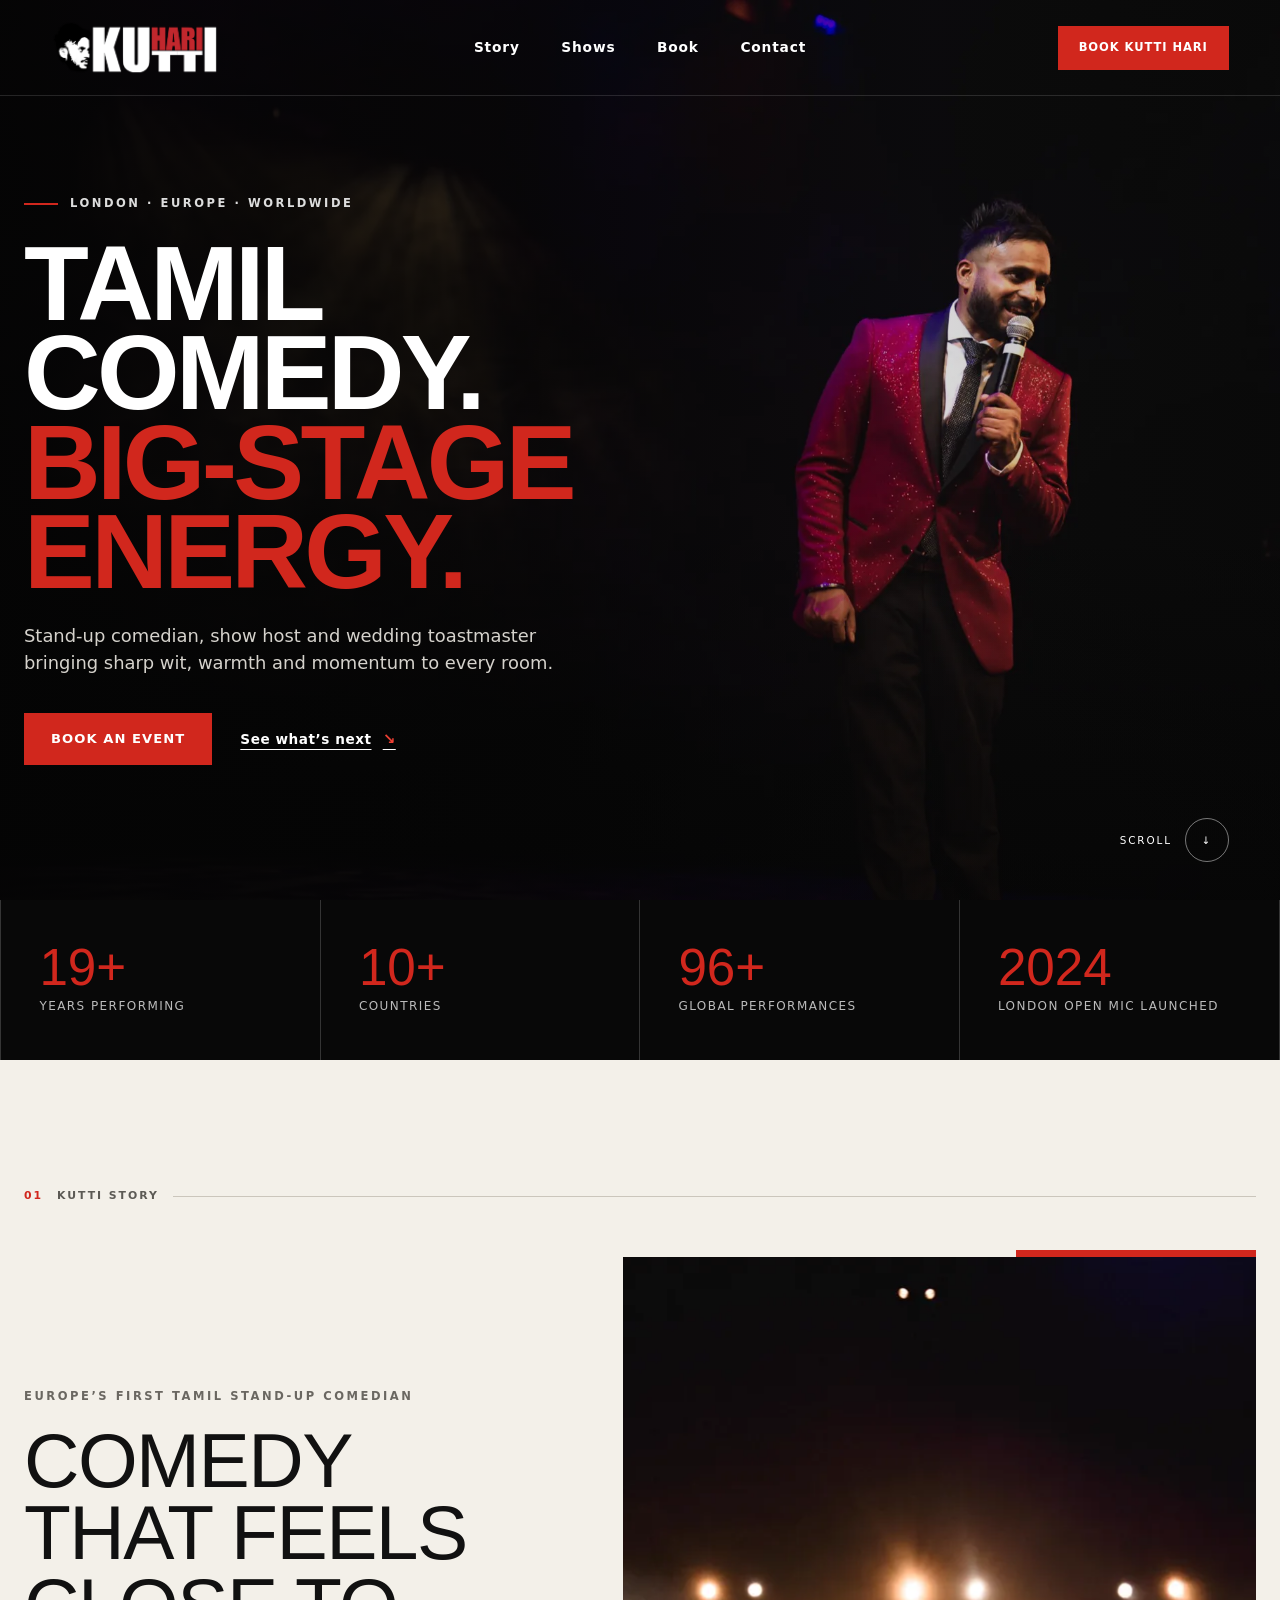
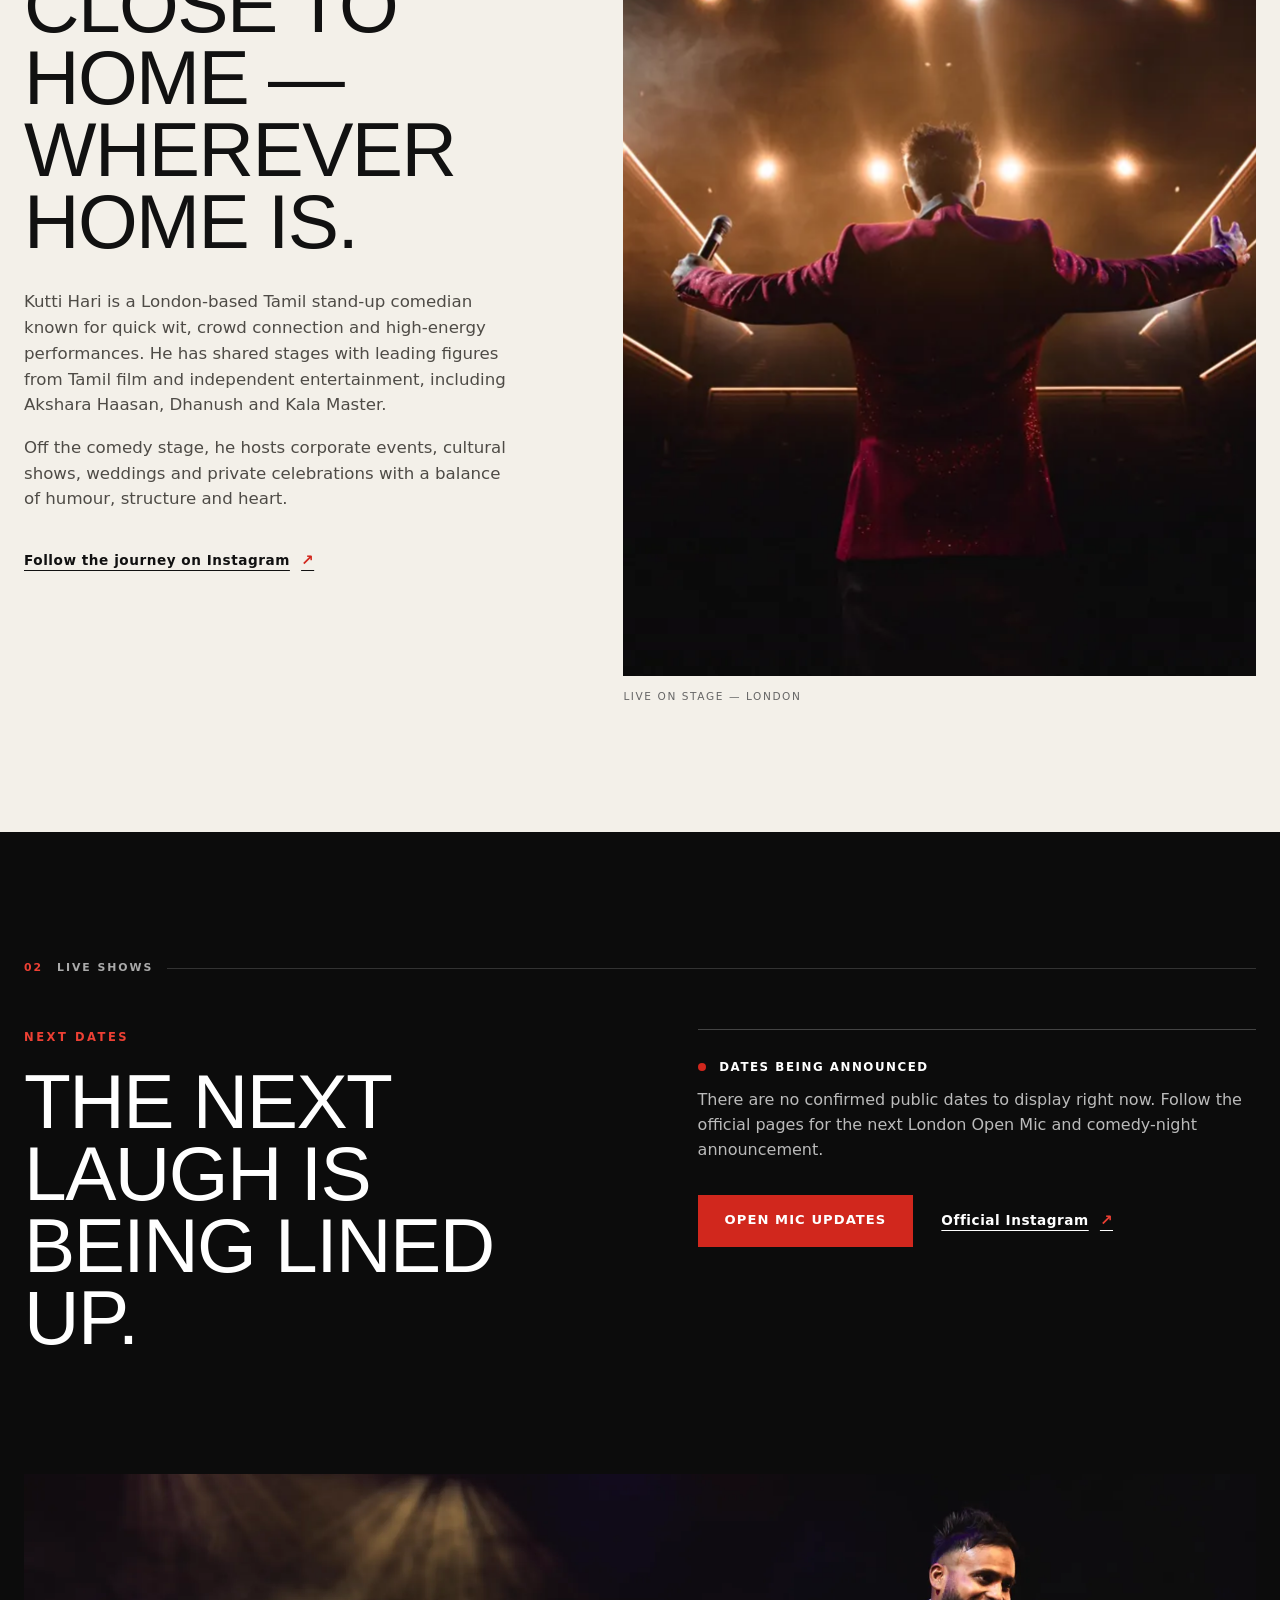
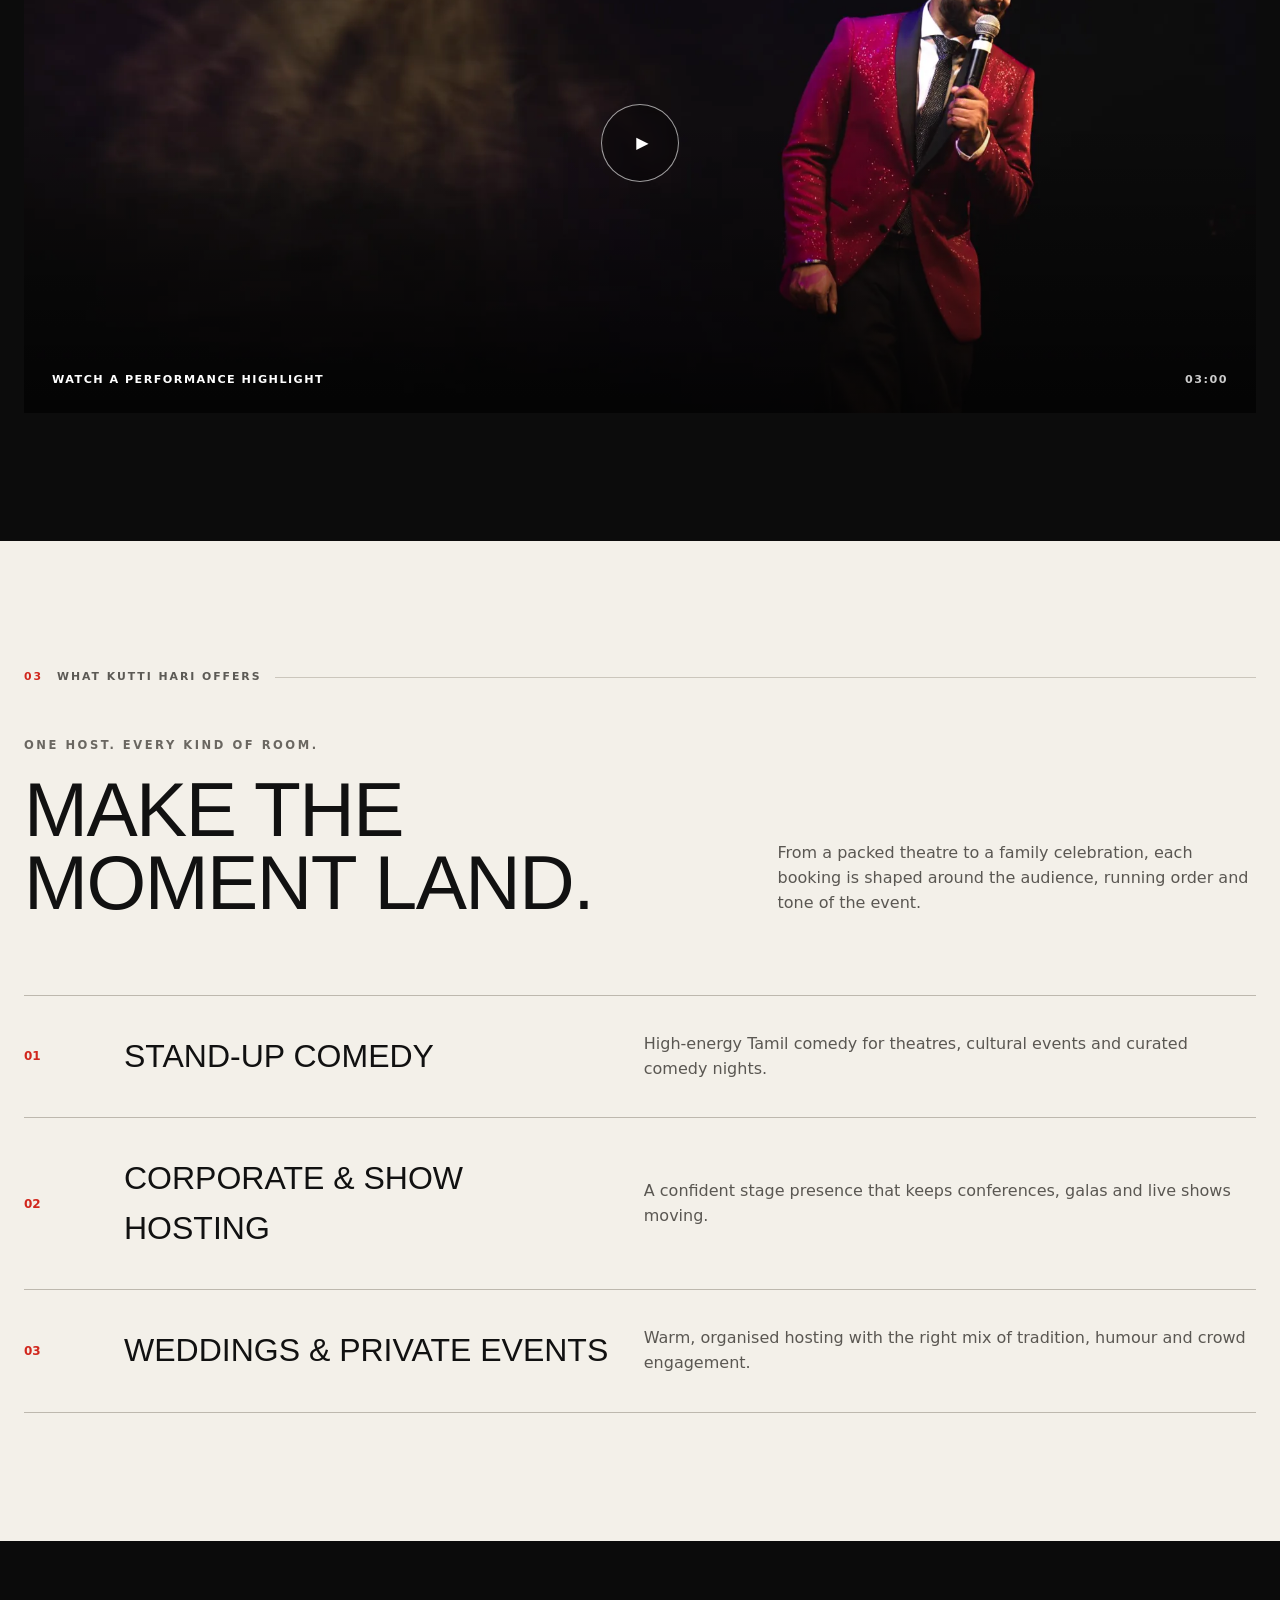
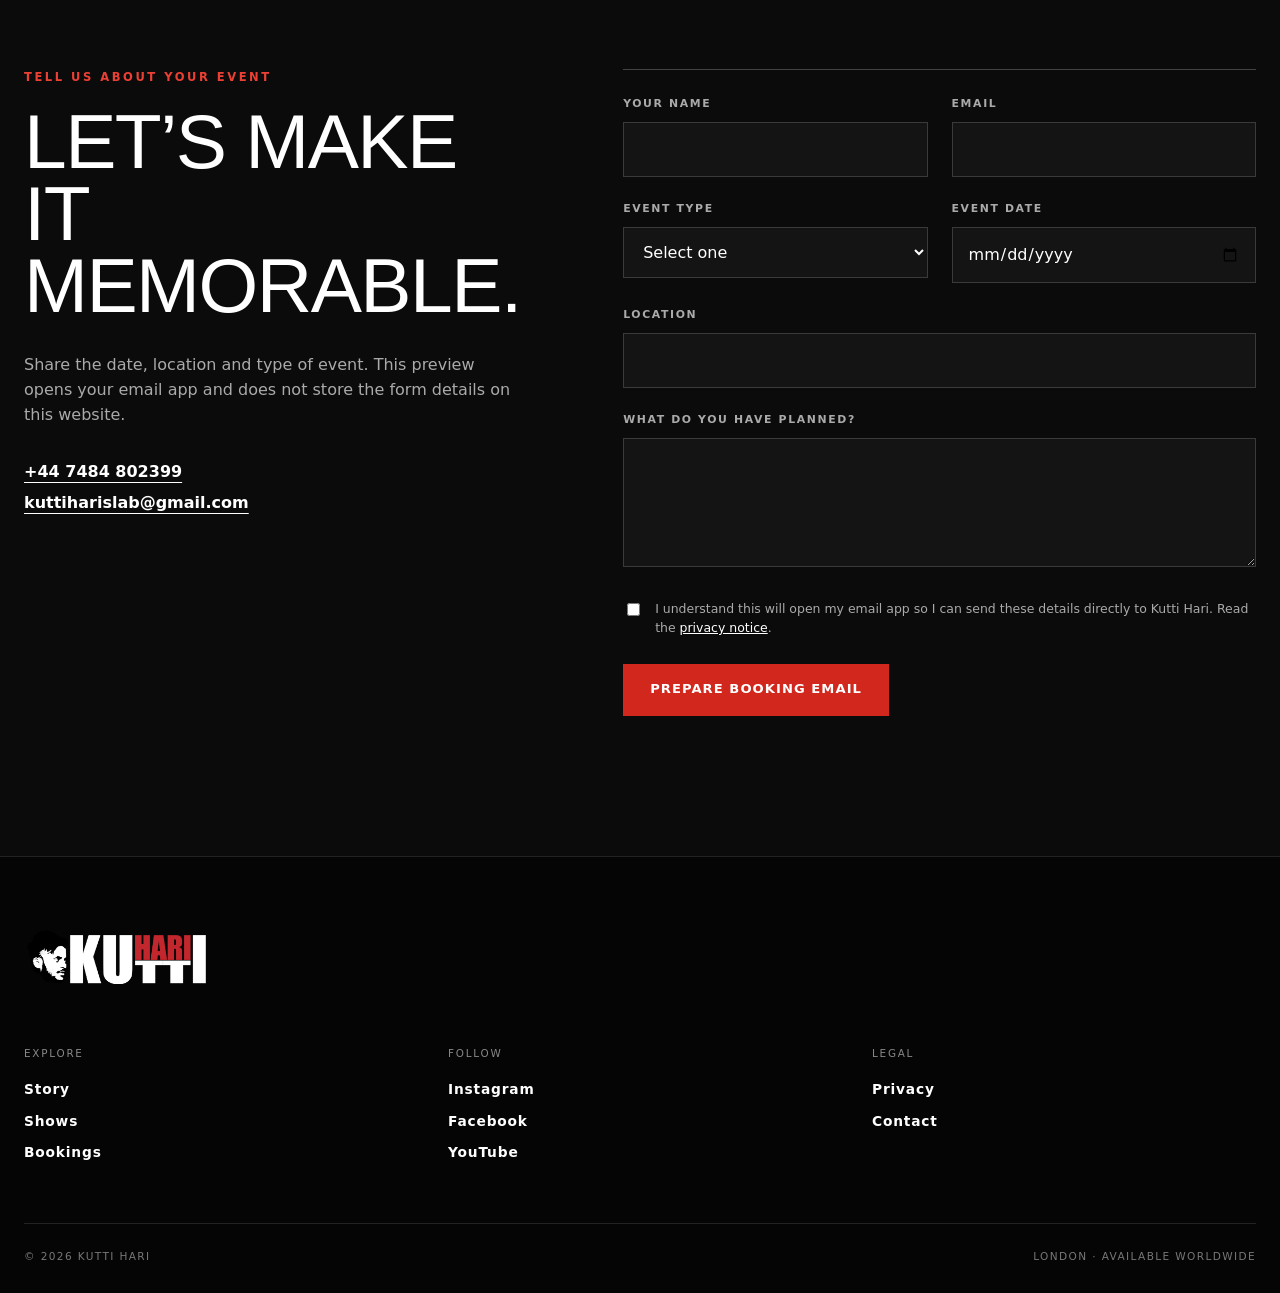
==== index.html @ b62c03a7 "feat: publish Kutti Hari website source" ====
<!DOCTYPE html>
<html lang="en-GB">
<head>
  <meta charset="utf-8">
  <meta name="viewport" content="width=device-width, initial-scale=1">
  <meta name="description" content="Kutti Hari is a London-based Tamil stand-up comedian and event host performing across Europe and worldwide.">
  <meta name="robots" content="noindex,nofollow">
  <meta name="theme-color" content="#090909">
  <link rel="canonical" href="https://kuttihari.com/">
  <link rel="icon" href="assets/favicon.svg" type="image/svg+xml">
  <link rel="preload" href="assets/hero-a.webp" as="image" type="image/webp" fetchpriority="high">
  <link rel="stylesheet" href="styles.css">
  <title>Kutti Hari — Tamil stand-up comedian &amp; event host</title>
  <script type="application/ld+json">{"@context":"https://schema.org","@type":"Person","name":"Kutti Hari","jobTitle":"Stand-up comedian and event host","url":"https://kuttihari.com/","sameAs":["https://www.instagram.com/kutti_hari","https://www.facebook.com/mr.kuttihari","https://uk.linkedin.com/in/haripathu","https://youtube.com/@kuttikouple"],"email":"mailto:kuttiharislab@gmail.com","telephone":"+44 7484 802399"}</script>
</head>
<body>
  <a class="skip-link" href="#main">Skip to content</a>
  <header class="site-header" id="top">
    <a class="brand" href="#top" aria-label="Kutti Hari home"><img src="assets/logo.png" width="697" height="229" alt="Kutti Hari"></a>
    <button class="menu-toggle" type="button" aria-expanded="false" aria-controls="main-nav"><span></span><span></span><span></span><span class="sr-only">Menu</span></button>
    <nav id="main-nav" aria-label="Main navigation">
      <a href="#about">Story</a><a href="#shows">Shows</a><a href="#services">Book</a><a href="#contact">Contact</a>
    </nav>
    <a class="button button-small header-cta" href="#contact">Book Kutti Hari</a>
  </header>

  <main id="main">
    <section class="hero" aria-labelledby="hero-title">
      <div class="hero-image" role="img" aria-label="Kutti Hari performing on stage with a microphone"></div>
      <div class="hero-shade"></div>
      <div class="hero-copy">
        <p class="eyebrow">London · Europe · Worldwide</p>
        <h1 id="hero-title">Tamil comedy.<br><span>Big-stage energy.</span></h1>
        <p class="hero-lede">Stand-up comedian, show host and wedding toastmaster bringing sharp wit, warmth and momentum to every room.</p>
        <div class="actions"><a class="button" href="#contact">Book an event</a><a class="text-link" href="#shows">See what’s next <span aria-hidden="true">↘</span></a></div>
      </div>
      <a class="scroll-cue" href="#proof" aria-label="Scroll to performance highlights"><span>Scroll</span><i aria-hidden="true"></i></a>
    </section>

    <section class="proof" id="proof" aria-label="Performance highlights">
      <div><strong>19+</strong><span>Years performing</span></div>
      <div><strong>10+</strong><span>Countries</span></div>
      <div><strong>96+</strong><span>Global performances</span></div>
      <div><strong>2024</strong><span>London Open Mic launched</span></div>
    </section>

    <section class="section about" id="about">
      <div class="section-label"><span>01</span> Kutti story</div>
      <div class="about-grid">
        <div class="about-copy">
          <p class="kicker">Europe’s first Tamil stand-up comedian</p>
          <h2>Comedy that feels close to home — wherever home is.</h2>
          <p>Kutti Hari is a London-based Tamil stand-up comedian known for quick wit, crowd connection and high-energy performances. He has shared stages with leading figures from Tamil film and independent entertainment, including Akshara Haasan, Dhanush and Kala Master.</p>
          <p>Off the comedy stage, he hosts corporate events, cultural shows, weddings and private celebrations with a balance of humour, structure and heart.</p>
          <a class="text-link dark" href="https://www.instagram.com/kutti_hari" target="_blank" rel="noopener">Follow the journey on Instagram <span aria-hidden="true">↗</span></a>
        </div>
        <figure class="about-image">
          <img src="assets/hero-b.webp" width="1600" height="1019" loading="lazy" alt="Kutti Hari facing the stage with his arms open under theatre lights">
          <figcaption>Live on stage — London</figcaption>
        </figure>
      </div>
    </section>

    <section class="section shows" id="shows">
      <div class="section-label light"><span>02</span> Live shows</div>
      <div class="shows-grid">
        <div><p class="kicker red">Next dates</p><h2>The next laugh is being lined up.</h2></div>
        <div class="date-card">
          <p class="status"><i></i> Dates being announced</p>
          <p>There are no confirmed public dates to display right now. Follow the official pages for the next London Open Mic and comedy-night announcement.</p>
          <div class="actions"><a class="button" href="https://www.instagram.com/kuttihariopenmic" target="_blank" rel="noopener">Open Mic updates</a><a class="text-link" href="https://www.instagram.com/kutti_hari" target="_blank" rel="noopener">Official Instagram <span aria-hidden="true">↗</span></a></div>
        </div>
      </div>
      <a class="video-card" href="https://www.youtube.com/watch?v=BE_hwisD3ow" target="_blank" rel="noopener" aria-label="Watch a performance highlight — 03:00 — opens YouTube">
        <img src="assets/hero-a.webp" width="1920" height="1281" loading="lazy" alt="Kutti Hari smiling on stage in a red jacket">
        <span class="play" aria-hidden="true">▶</span><span class="video-label">Watch a performance highlight <b>03:00</b></span>
      </a>
    </section>

    <section class="section services" id="services">
      <div class="section-label"><span>03</span> What Kutti Hari offers</div>
      <div class="services-head"><div><p class="kicker">One host. Every kind of room.</p><h2>Make the moment land.</h2></div><p>From a packed theatre to a family celebration, each booking is shaped around the audience, running order and tone of the event.</p></div>
      <div class="service-list">
        <article><span>01</span><h3>Stand-up comedy</h3><p>High-energy Tamil comedy for theatres, cultural events and curated comedy nights.</p></article>
        <article><span>02</span><h3>Corporate &amp; show hosting</h3><p>A confident stage presence that keeps conferences, galas and live shows moving.</p></article>
        <article><span>03</span><h3>Weddings &amp; private events</h3><p>Warm, organised hosting with the right mix of tradition, humour and crowd engagement.</p></article>
      </div>
    </section>

    <section class="section contact" id="contact">
      <div class="contact-intro"><div class="section-label light"><span>04</span> Book Kutti Hari</div><p class="kicker red">Tell us about your event</p><h2>Let’s make it memorable.</h2><p>Share the date, location and type of event. This preview opens your email app and does not store the form details on this website.</p><div class="direct"><a href="tel:+447484802399">+44&nbsp;7484&nbsp;802399</a><a href="mailto:kuttiharislab@gmail.com">kuttiharislab@gmail.com</a></div></div>
      <form id="booking-form">
        <div class="field-row"><div class="field"><label for="name">Your name</label><input id="name" name="name" type="text" autocomplete="name" required></div><div class="field"><label for="email">Email</label><input id="email" name="email" type="email" autocomplete="email" required></div></div>
        <div class="field-row"><div class="field"><label for="event-type">Event type</label><select id="event-type" name="event-type" required><option value="">Select one</option><option>Comedy show</option><option>Corporate event</option><option>Wedding</option><option>Private celebration</option><option>Other</option></select></div><div class="field"><label for="event-date">Event date</label><input id="event-date" name="event-date" type="date"></div></div>
        <div class="field"><label for="location">Location</label><input id="location" name="location" type="text" autocomplete="address-level2"></div>
        <div class="field"><label for="message">What do you have planned?</label><textarea id="message" name="message" rows="4" required></textarea></div>
        <label class="consent"><input type="checkbox" required> <span>I understand this will open my email app so I can send these details directly to Kutti Hari. Read the <a href="privacy.html">privacy notice</a>.</span></label>
        <button class="button" type="submit">Prepare booking email</button><p class="form-status" id="form-status" role="status" aria-live="polite"></p>
      </form>
    </section>
  </main>

  <footer>
    <a class="brand footer-brand" href="#top" aria-label="Kutti Hari home"><img src="assets/logo.png" width="697" height="229" alt="Kutti Hari"></a>
    <div class="footer-links"><div><span>Explore</span><a href="#about">Story</a><a href="#shows">Shows</a><a href="#services">Bookings</a></div><div><span>Follow</span><a href="https://www.instagram.com/kutti_hari" target="_blank" rel="noopener">Instagram</a><a href="https://www.facebook.com/mr.kuttihari" target="_blank" rel="noopener">Facebook</a><a href="https://youtube.com/@kuttikouple" target="_blank" rel="noopener">YouTube</a></div><div><span>Legal</span><a href="privacy.html">Privacy</a><a href="mailto:kuttiharislab@gmail.com">Contact</a></div></div>
    <div class="footer-bottom"><span>© <span id="year"></span> Kutti Hari</span><span>London · Available worldwide</span></div>
  </footer>
  <script src="script.js" defer></script>
</body>
</html>
---- styles.css ----
:root{--bg:#080808;--ink:#111;--paper:#f3f0e9;--white:#fff;--red:#d1271d;--red-bright:#ed4034;--muted:#b9b5ae;--line:rgba(255,255,255,.18);--max:1280px}*{box-sizing:border-box}html{scroll-behavior:smooth}body{margin:0;background:var(--bg);color:var(--white);font-family:Inter,ui-sans-serif,system-ui,-apple-system,BlinkMacSystemFont,"Segoe UI",sans-serif;line-height:1.55;-webkit-font-smoothing:antialiased}img{max-width:100%;display:block}a{color:inherit}.skip-link{position:fixed;left:1rem;top:-5rem;background:#fff;color:#000;padding:.8rem 1rem;z-index:1000}.skip-link:focus{top:1rem}.sr-only{position:absolute;width:1px;height:1px;padding:0;margin:-1px;overflow:hidden;clip:rect(0,0,0,0);white-space:nowrap;border:0}.site-header{position:absolute;z-index:50;top:0;left:0;width:100%;height:96px;display:grid;grid-template-columns:220px 1fr 220px;align-items:center;padding:0 clamp(24px,4vw,72px);border-bottom:1px solid rgba(255,255,255,.13)}.brand{display:inline-flex;width:168px}.brand img{width:100%;height:auto}.site-header nav{display:flex;gap:clamp(24px,3vw,48px);justify-content:center}.site-header nav a,.footer-links a{text-decoration:none;font-size:.86rem;font-weight:650;letter-spacing:.06em}.site-header nav a{padding:1rem .1rem;position:relative}.site-header nav a:after{content:"";position:absolute;left:0;right:100%;bottom:.65rem;height:2px;background:var(--red);transition:right .25s}.site-header nav a:hover:after,.site-header nav a:focus-visible:after{right:0}.header-cta{justify-self:end}.menu-toggle{display:none;background:none;border:0;color:#fff}.button{display:inline-flex;align-items:center;justify-content:center;min-height:52px;padding:0 26px;background:var(--red);color:#fff;text-decoration:none;border:1px solid var(--red);font:inherit;font-size:.82rem;font-weight:800;letter-spacing:.08em;text-transform:uppercase;cursor:pointer;transition:background .2s,color .2s,transform .2s}.button:hover,.button:focus-visible{background:#fff;border-color:#fff;color:#111;transform:translateY(-2px)}.button-small{min-height:44px;padding:0 20px;font-size:.72rem}.text-link{display:inline-flex;align-items:center;gap:.7rem;color:#fff;text-underline-offset:5px;font-weight:750;font-size:.85rem;letter-spacing:.04em}.text-link span{color:var(--red);font-size:1.1em}.text-link.dark{color:#111}.actions{display:flex;align-items:center;gap:28px;flex-wrap:wrap}.hero{position:relative;min-height:min(920px,100svh);height:100svh;overflow:hidden;display:flex;align-items:center}.hero-image{position:absolute;inset:0;background:url('assets/hero-a.webp') center center/cover no-repeat}.hero-shade{position:absolute;inset:0;background:linear-gradient(90deg,rgba(4,4,4,.95) 0%,rgba(4,4,4,.72) 42%,rgba(4,4,4,.15) 73%,rgba(4,4,4,.35) 100%),linear-gradient(0deg,rgba(4,4,4,.58),transparent 42%)}.hero-copy{position:relative;z-index:2;width:min(760px,70vw);margin-left:max(24px,calc((100vw - var(--max))/2));padding:120px 0 60px}.eyebrow,.kicker{text-transform:uppercase;font-size:.72rem;font-weight:850;letter-spacing:.22em}.eyebrow{display:flex;align-items:center;gap:12px;color:#ddd}.eyebrow:before{content:"";width:34px;height:2px;background:var(--red)}h1,h2,h3,p{margin-top:0}.hero h1{font-family:"Arial Narrow",Impact,Haettenschweiler,sans-serif;font-size:clamp(4.4rem,8.3vw,8.4rem);line-height:.84;letter-spacing:-.035em;text-transform:uppercase;margin:.25em 0 .24em;max-width:900px}.hero h1 span{color:var(--red)}.hero-lede{font-size:clamp(1rem,1.4vw,1.2rem);color:#d5d2cc;max-width:590px;margin-bottom:36px}.scroll-cue{position:absolute;z-index:4;right:clamp(24px,4vw,72px);bottom:38px;text-decoration:none;display:flex;align-items:center;gap:13px;font-size:.65rem;text-transform:uppercase;letter-spacing:.18em}.scroll-cue i{width:44px;height:44px;border:1px solid rgba(255,255,255,.45);border-radius:50%;position:relative}.scroll-cue i:after{content:"↓";position:absolute;inset:0;display:grid;place-items:center;font-style:normal}.proof{max-width:var(--max);margin:auto;display:grid;grid-template-columns:repeat(4,1fr);border-left:1px solid var(--line);border-right:1px solid var(--line)}.proof div{padding:42px clamp(22px,3vw,46px);border-right:1px solid var(--line)}.proof div:last-child{border:0}.proof strong{display:block;color:var(--red);font-family:Impact,"Arial Narrow",sans-serif;font-size:clamp(2.4rem,4vw,4.2rem);line-height:1;font-weight:500}.proof span{font-size:.75rem;color:#bbb;text-transform:uppercase;letter-spacing:.12em}.section{padding:clamp(80px,10vw,150px) max(24px,calc((100vw - var(--max))/2))}.section-label{display:flex;align-items:center;gap:14px;color:#5c5a55;text-transform:uppercase;letter-spacing:.18em;font-size:.68rem;font-weight:850;margin-bottom:52px}.section-label:after{content:"";height:1px;background:#cbc6bc;flex:1}.section-label span{color:var(--red)}.section-label.light{color:#aaa}.section-label.light:after{background:#333}.about{background:var(--paper);color:var(--ink)}.about-grid{display:grid;grid-template-columns:minmax(0,.88fr) minmax(0,1.12fr);gap:clamp(50px,8vw,120px);align-items:center}.kicker{color:#6a6761;margin-bottom:18px}.kicker.red{color:var(--red)}.about h2,.shows h2,.services h2,.contact h2,.legal h1,.error-page h1{font-family:Impact,"Arial Narrow",sans-serif;text-transform:uppercase;font-weight:500;line-height:.94;letter-spacing:-.02em;font-size:clamp(3rem,6vw,6rem);margin-bottom:32px}.about-copy>p:not(.kicker){font-size:1.04rem;color:#4e4b46;max-width:660px}.about-copy .text-link{margin-top:20px}.about-image{margin:0;position:relative}.about-image:before{content:"";position:absolute;width:38%;height:7px;background:var(--red);top:-7px;right:0}.about-image img{aspect-ratio:1.28/1;object-fit:cover;object-position:center 64%}.about-image figcaption{font-size:.66rem;text-transform:uppercase;letter-spacing:.15em;margin-top:12px;color:#666}.shows{background:#0c0c0c}.shows-grid{display:grid;grid-template-columns:1fr 1fr;gap:clamp(50px,9vw,140px);align-items:start}.shows h2{max-width:680px}.date-card{border-top:1px solid #444;padding-top:28px}.date-card>p{color:#bbb;max-width:580px}.status{text-transform:uppercase!important;letter-spacing:.13em;font-size:.74rem!important;color:#fff!important;font-weight:800}.status i{display:inline-block;width:8px;height:8px;background:var(--red);border-radius:50%;margin-right:8px}.date-card .actions{margin-top:32px}.video-card{position:relative;display:block;margin-top:88px;overflow:hidden;background:#111;aspect-ratio:16/7;color:#fff}.video-card:after{content:"";position:absolute;inset:0;background:linear-gradient(0deg,rgba(0,0,0,.7),transparent 55%);transition:background .3s}.video-card img{width:100%;height:100%;object-fit:cover;object-position:center 52%;transition:transform .7s}.video-card:hover img{transform:scale(1.025)}.play{position:absolute;z-index:2;inset:0;margin:auto;width:78px;height:78px;border:1px solid rgba(255,255,255,.6);background:rgba(0,0,0,.28);border-radius:50%;display:grid;place-items:center;padding-left:5px;backdrop-filter:blur(6px)}.video-label{position:absolute;z-index:2;left:28px;right:28px;bottom:24px;display:flex;justify-content:space-between;text-transform:uppercase;letter-spacing:.13em;font-size:.7rem;font-weight:750}.video-label b{color:#ccc}.services{background:var(--paper);color:var(--ink)}.services-head{display:grid;grid-template-columns:1fr .7fr;gap:70px;align-items:end}.services-head>p{color:#5a5752;max-width:500px;margin-bottom:34px}.service-list{margin-top:45px;border-top:1px solid #bdb8ae}.service-list article{display:grid;grid-template-columns:70px .8fr 1fr;gap:30px;align-items:center;padding:36px 0;border-bottom:1px solid #bdb8ae}.service-list article>span{color:var(--red);font-size:.75rem;font-weight:800}.service-list h3{font-family:Impact,"Arial Narrow",sans-serif;text-transform:uppercase;font-size:clamp(1.5rem,2.5vw,2.4rem);font-weight:500;margin:0}.service-list p{margin:0;color:#5a5752}.contact{display:grid;grid-template-columns:.8fr 1.2fr;gap:clamp(55px,8vw,120px);background:#0b0b0b}.contact .section-label{grid-column:1/-1;margin-bottom:0}.contact-intro .section-label{display:none}.contact h2{font-size:clamp(3.8rem,6vw,6.5rem)}.contact-intro>p:not(.kicker){color:#aaa;max-width:520px}.direct{display:flex;flex-direction:column;gap:6px;margin-top:32px}.direct a{font-weight:800;text-underline-offset:5px}form{border-top:1px solid #444;padding-top:26px}.field-row{display:grid;grid-template-columns:1fr 1fr;gap:24px}.field{margin-bottom:24px}.field label{display:block;font-size:.68rem;text-transform:uppercase;letter-spacing:.15em;color:#aaa;margin-bottom:9px;font-weight:800}.field input,.field select,.field textarea{width:100%;color:#fff;background:#141414;border:1px solid #3a3a3a;border-radius:0;padding:14px 15px;font:inherit;outline:none}.field input:focus,.field select:focus,.field textarea:focus{border-color:var(--red);box-shadow:0 0 0 2px rgba(229,52,40,.22)}.consent{display:flex;align-items:flex-start;gap:12px;color:#aaa;font-size:.78rem;margin:4px 0 26px}.consent input{margin-top:4px;accent-color:var(--red)}.consent a{color:#fff}.form-status{color:#aaa;font-size:.8rem;margin:12px 0 0}footer{padding:70px max(24px,calc((100vw - var(--max))/2)) 28px;background:#050505;border-top:1px solid #222}.footer-brand{width:185px;margin-bottom:58px}.footer-links{display:grid;grid-template-columns:repeat(3,1fr);gap:40px;padding-bottom:60px}.footer-links div{display:flex;flex-direction:column;gap:10px}.footer-links div>span{color:#888;font-size:.65rem;text-transform:uppercase;letter-spacing:.17em;margin-bottom:8px}.footer-links a:hover{color:var(--red)}.footer-bottom{display:flex;justify-content:space-between;border-top:1px solid #222;padding-top:24px;color:#777;font-size:.66rem;text-transform:uppercase;letter-spacing:.13em}.section-label.light span,.kicker.red,.text-link:not(.dark) span{color:var(--red-bright)}.footer-links a:hover{color:var(--red-bright)}.menu-toggle{width:42px;height:42px;padding:8px}.menu-toggle>span:not(.sr-only){display:block;height:2px;background:#fff;margin:6px 0}.legal-page .site-header{position:relative}.legal{max-width:900px;margin:0 auto;padding:100px 24px 140px}.legal h1{font-size:clamp(3.3rem,7vw,6.5rem)}.legal .updated{color:#777;margin-bottom:70px}.legal section{padding:28px 0;border-top:1px solid #2a2a2a}.legal h2{font-size:1.35rem}.legal section p{color:#bbb;max-width:760px}.legal .text-link{margin-top:30px;color:#fff}.error-page{display:grid;min-height:100vh;place-items:center;background:linear-gradient(135deg,#050505,#20100e)}.error-page main{text-align:center;padding:24px}.error-page h1{font-size:clamp(3rem,8vw,7rem)}.error-page p{color:#bbb;margin-bottom:30px}
@media(max-width:900px){.site-header{height:78px;grid-template-columns:1fr auto;padding:0 22px}.brand{width:142px}.menu-toggle{display:block;justify-self:end}.site-header nav{position:absolute;top:78px;left:0;right:0;background:#090909;border-top:1px solid #333;display:none;flex-direction:column;align-items:stretch;gap:0;padding:12px 22px 22px}.site-header nav.open{display:flex}.site-header nav a{padding:14px 0;border-bottom:1px solid #222}.header-cta{display:none}.hero{min-height:820px;height:100svh}.hero-image{background-position:75% center}.hero-shade{background:linear-gradient(90deg,rgba(4,4,4,.88),rgba(4,4,4,.22)),linear-gradient(0deg,rgba(4,4,4,.88),transparent 60%)}.hero-copy{width:auto;margin:0;padding:120px 24px 105px;align-self:flex-end}.hero h1{font-size:clamp(3.8rem,15vw,7rem)}.hero-lede{max-width:500px}.scroll-cue{right:22px;bottom:22px}.proof{grid-template-columns:1fr 1fr}.proof div:nth-child(2){border-right:0}.proof div:nth-child(-n+2){border-bottom:1px solid var(--line)}.about-grid,.shows-grid,.services-head,.contact{grid-template-columns:1fr}.about-grid{gap:62px}.about-image{grid-row:1}.shows-grid{gap:25px}.video-card{aspect-ratio:16/10}.services-head{gap:0}.service-list article{grid-template-columns:45px 1fr}.service-list article p{grid-column:2}.contact{gap:50px}.contact .section-label{display:flex}.contact-intro .section-label{display:none}}
@media(max-width:600px){.section{padding:78px 22px}.hero{min-height:760px}.hero-copy{padding-bottom:88px}.hero h1{font-size:clamp(3.5rem,17vw,5.5rem)}.hero-lede{font-size:.96rem}.actions{gap:20px}.proof div{padding:28px 20px}.proof strong{font-size:2.6rem}.proof span{font-size:.61rem}.section-label{margin-bottom:36px}.about h2,.shows h2,.services h2,.contact h2{font-size:3.4rem}.about-grid{gap:42px}.about-image img{aspect-ratio:4/5;object-position:center}.video-card{margin-top:58px;aspect-ratio:4/5}.video-card img{object-position:68% center}.play{width:64px;height:64px}.service-list article{gap:15px}.field-row{grid-template-columns:1fr;gap:0}.footer-links{grid-template-columns:1fr 1fr}.footer-bottom{gap:15px;flex-direction:column}.legal-page .site-header .button{display:inline-flex}.legal-page .site-header{grid-template-columns:1fr auto}.legal{padding-top:70px}}
@media(prefers-reduced-motion:reduce){html{scroll-behavior:auto}*,*:before,*:after{transition:none!important;animation:none!important}}
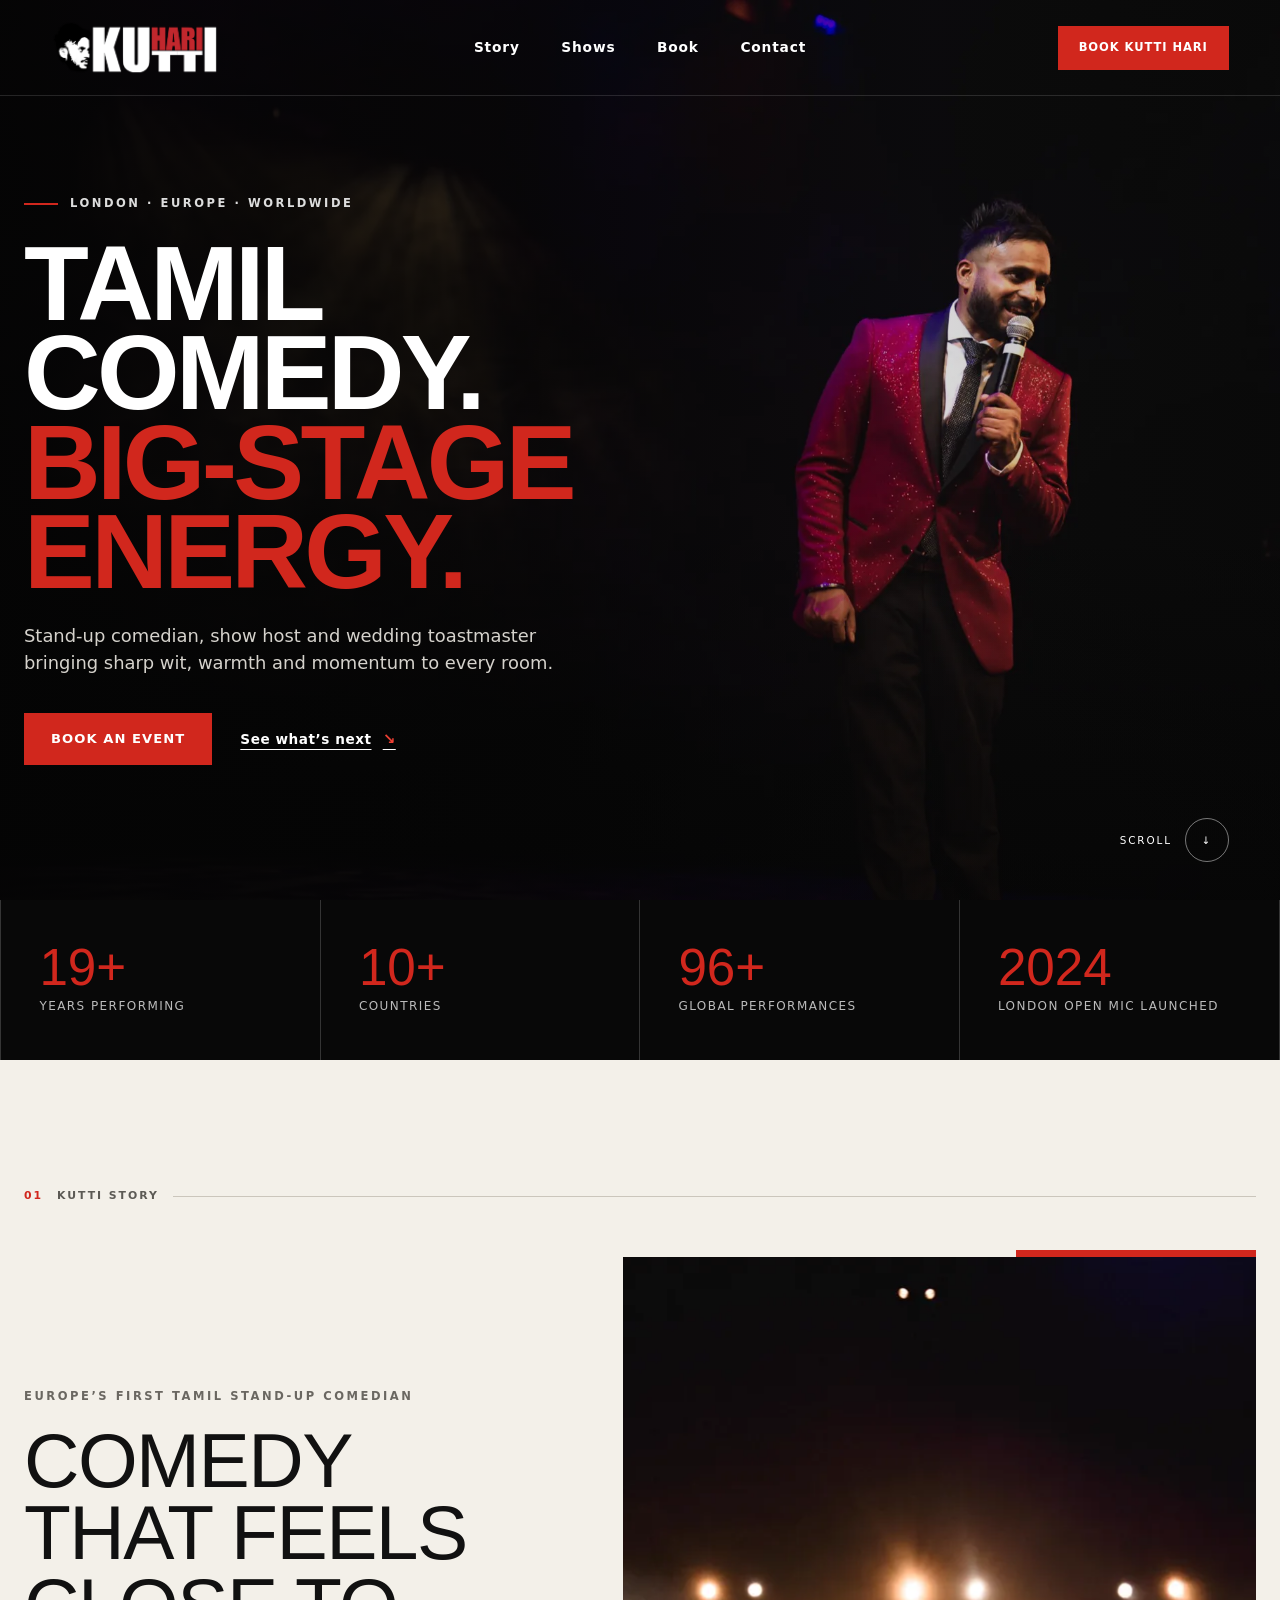
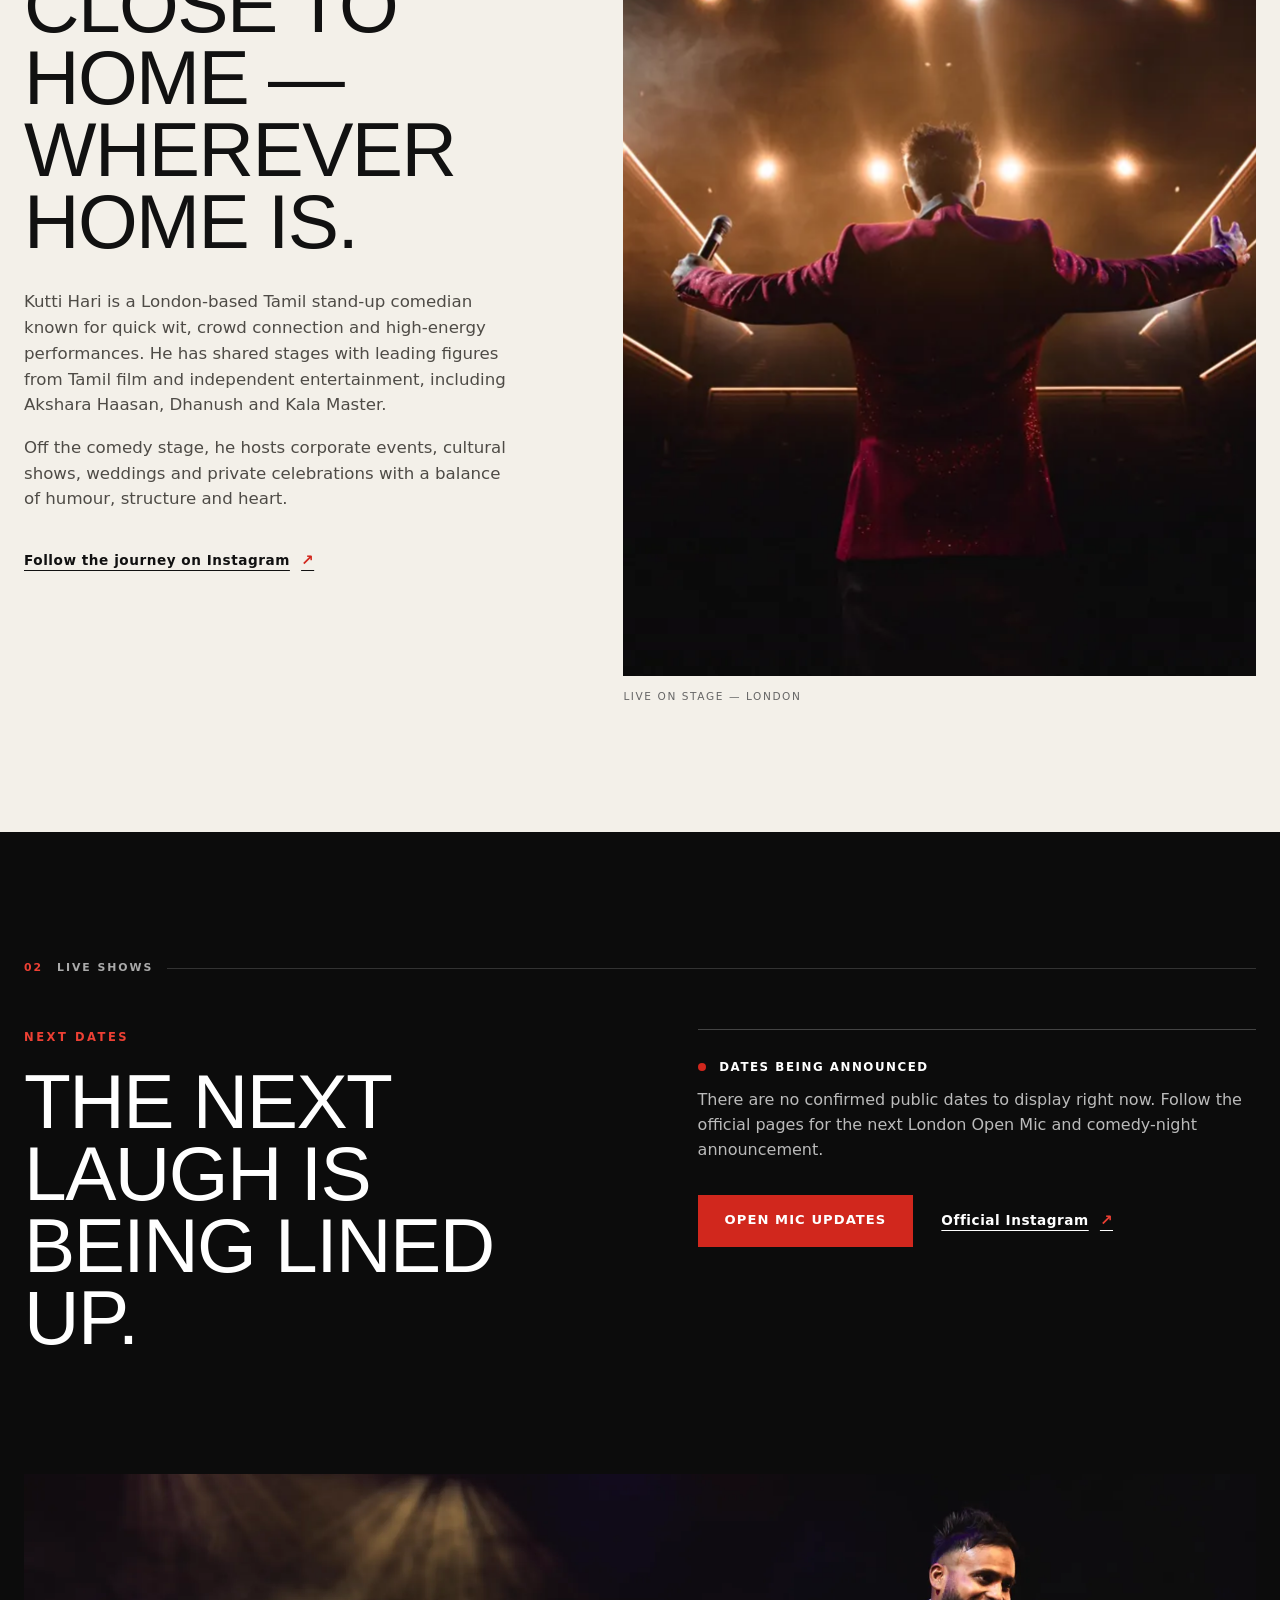
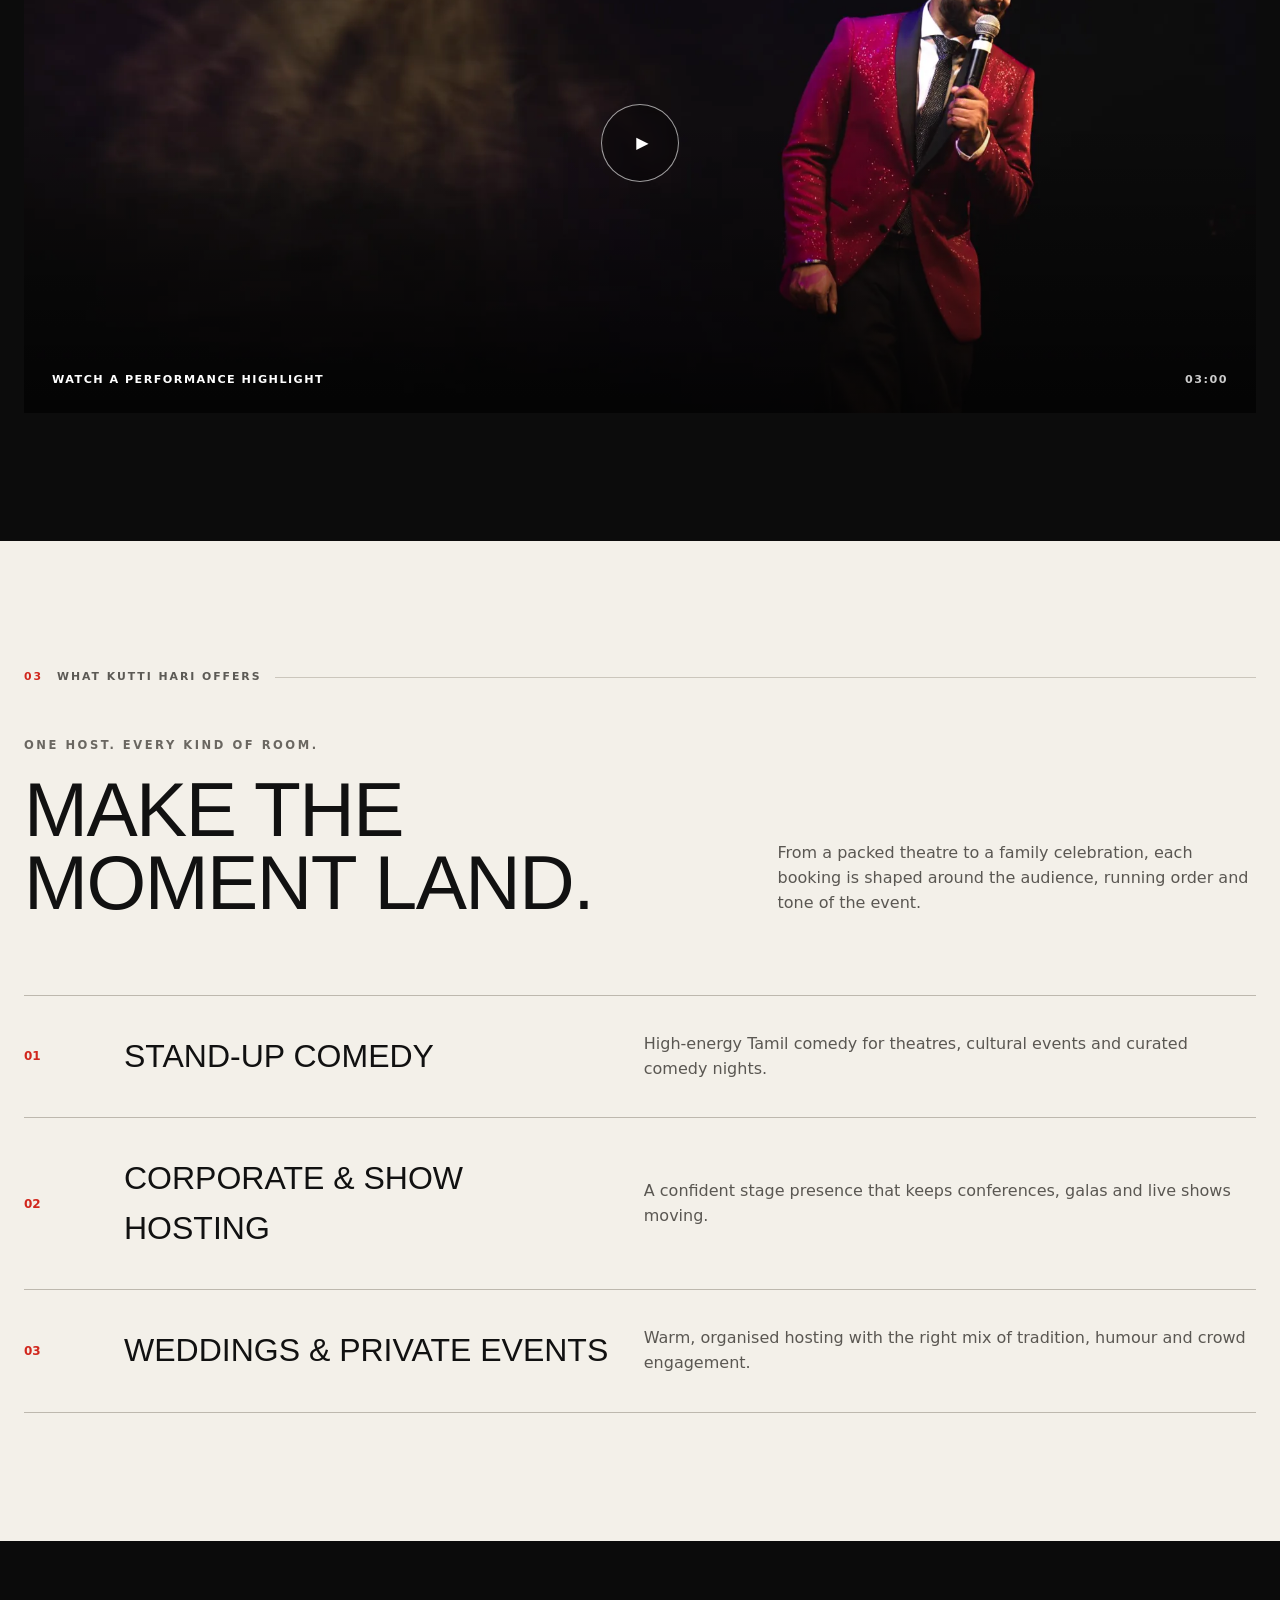
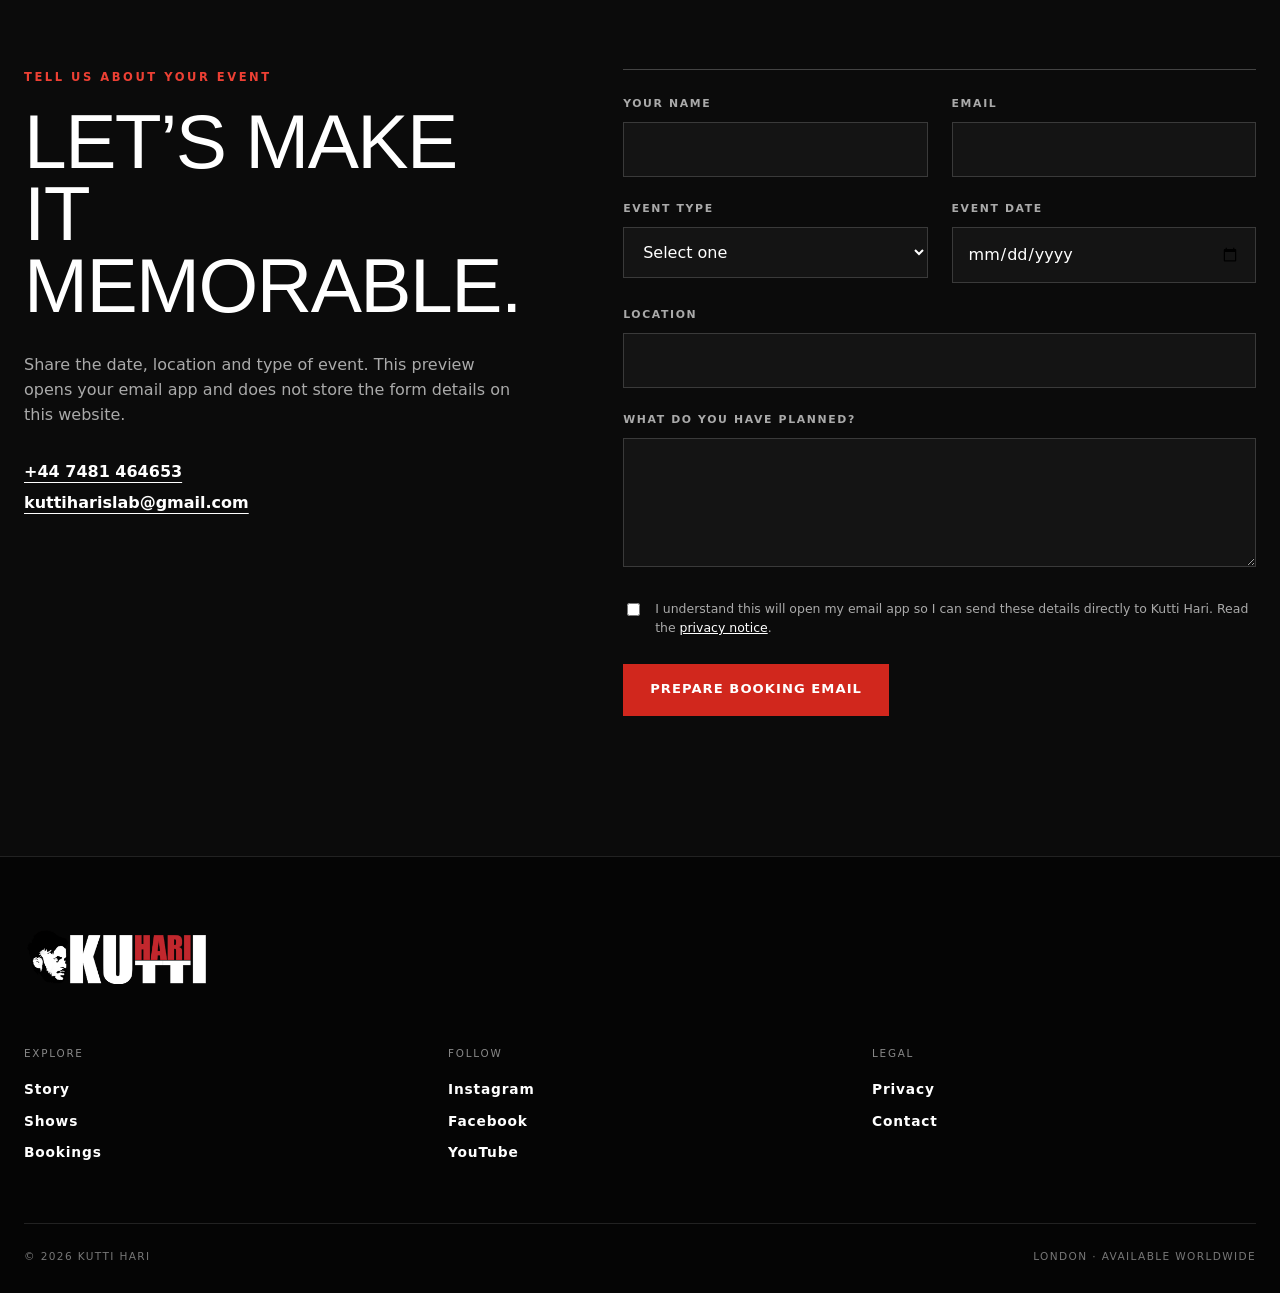
==== commit 4e40f855: "Update index.html" ====
--- a/index.html
+++ b/index.html
@@ -88,7 +88,7 @@
     </section>
 
     <section class="section contact" id="contact">
-      <div class="contact-intro"><div class="section-label light"><span>04</span> Book Kutti Hari</div><p class="kicker red">Tell us about your event</p><h2>Let’s make it memorable.</h2><p>Share the date, location and type of event. This preview opens your email app and does not store the form details on this website.</p><div class="direct"><a href="tel:+447484802399">+44&nbsp;7484&nbsp;802399</a><a href="mailto:kuttiharislab@gmail.com">kuttiharislab@gmail.com</a></div></div>
+      <div class="contact-intro"><div class="section-label light"><span>04</span> Book Kutti Hari</div><p class="kicker red">Tell us about your event</p><h2>Let’s make it memorable.</h2><p>Share the date, location and type of event. This preview opens your email app and does not store the form details on this website.</p><div class="direct"><a href="tel:+447481464653">+44&nbsp;7481&nbsp;464653</a><a href="mailto:kuttiharislab@gmail.com">kuttiharislab@gmail.com</a></div></div>
       <form id="booking-form">
         <div class="field-row"><div class="field"><label for="name">Your name</label><input id="name" name="name" type="text" autocomplete="name" required></div><div class="field"><label for="email">Email</label><input id="email" name="email" type="email" autocomplete="email" required></div></div>
         <div class="field-row"><div class="field"><label for="event-type">Event type</label><select id="event-type" name="event-type" required><option value="">Select one</option><option>Comedy show</option><option>Corporate event</option><option>Wedding</option><option>Private celebration</option><option>Other</option></select></div><div class="field"><label for="event-date">Event date</label><input id="event-date" name="event-date" type="date"></div></div>
